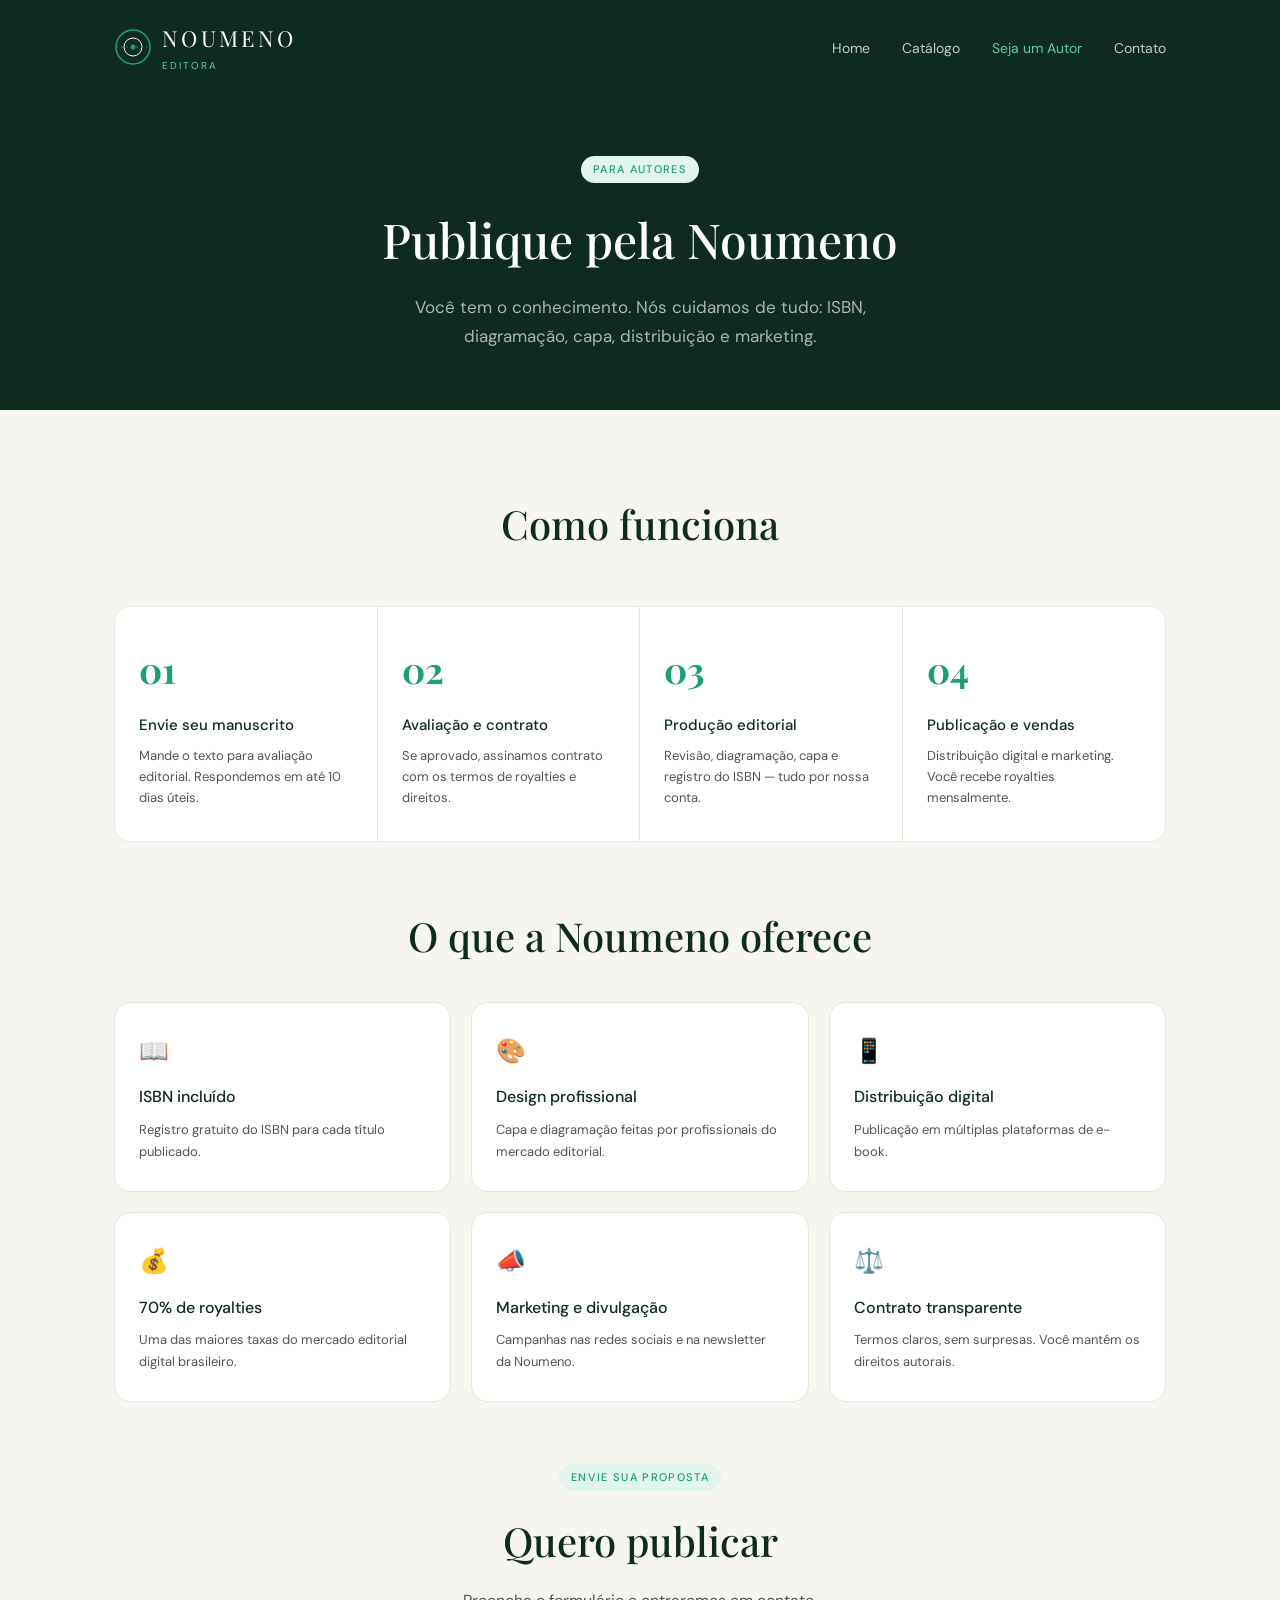
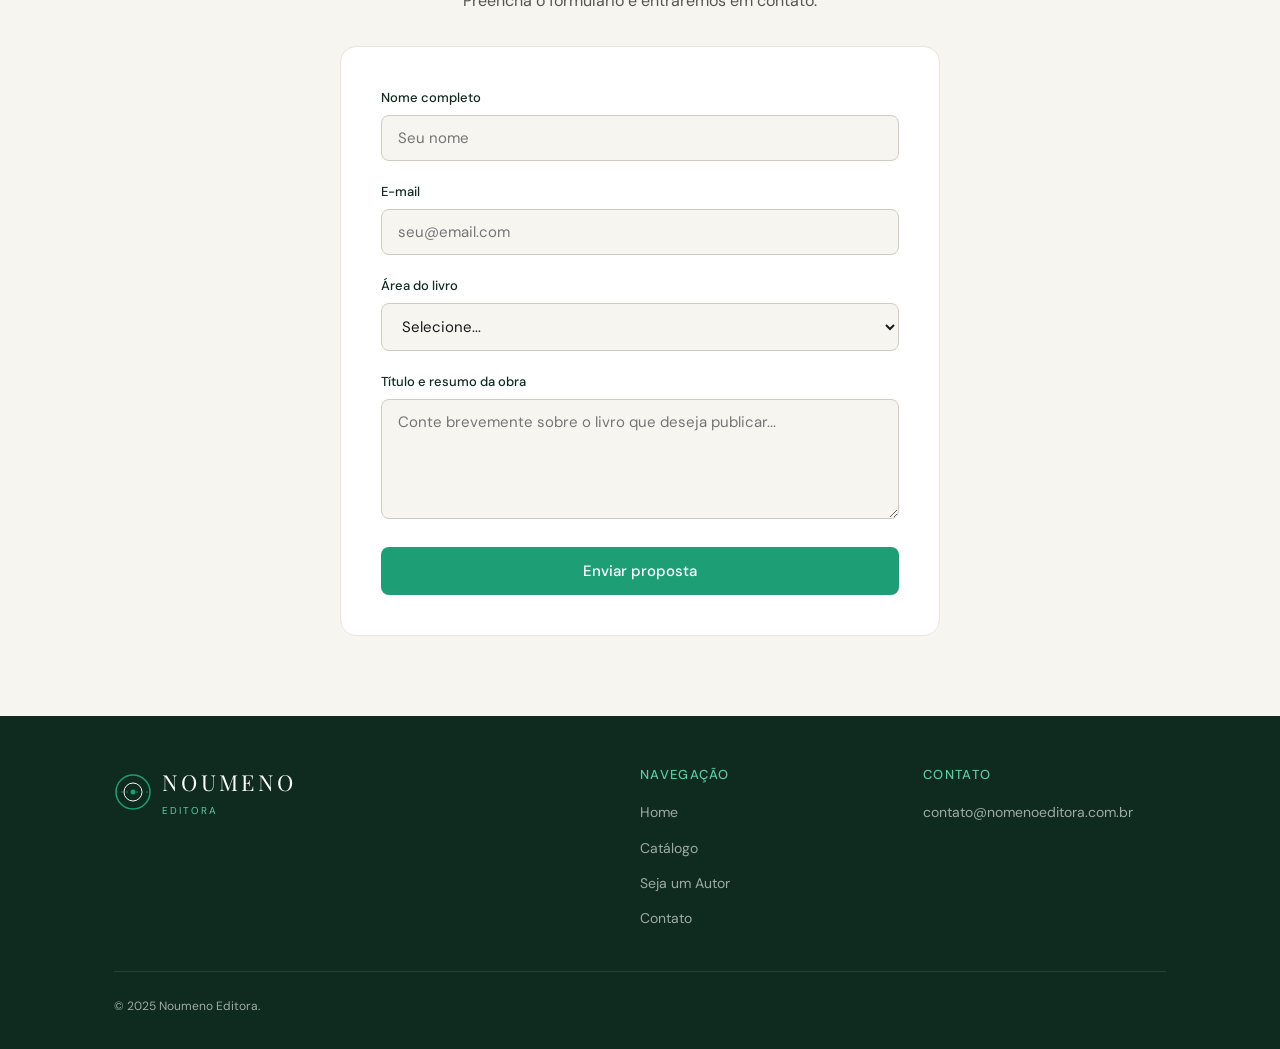
==== autores.html @ d6a76dbc "primeiro commit" ====
<!DOCTYPE html>
<html lang="pt-BR">
<head>
  <meta charset="UTF-8">
  <meta name="viewport" content="width=device-width, initial-scale=1.0">
  <title>Seja um Autor — Noumeno Editora</title>
  <link rel="stylesheet" href="css/style.css">
  <style>
    .page-hero { background: var(--verde-noite); padding: 60px 0; text-align: center; }
    .page-hero h1 { font-family: var(--fonte-titulo); font-size: clamp(32px,4vw,48px); color: var(--branco); font-weight: 500; margin-bottom: 12px; }
    .page-hero p { color: rgba(255,255,255,0.65); font-size: 17px; max-width: 520px; margin: 0 auto; }
    .secao-titulo { font-family: var(--fonte-titulo); font-size: clamp(28px,4vw,40px); font-weight: 500; color: var(--verde-noite); margin-bottom: 12px; text-align: center; }
    .passos-grid { display: grid; grid-template-columns: repeat(4, 1fr); border: 0.5px solid #E8E5DE; border-radius: var(--raio-grande); overflow: hidden; margin: 48px 0; }
    .passo { padding: 32px 24px; border-right: 0.5px solid #E8E5DE; background: var(--branco); }
    .passo:last-child { border-right: none; }
    .passo-num { font-family: var(--fonte-titulo); font-size: 36px; color: var(--esmeralda); font-weight: 700; margin-bottom: 12px; }
    .passo h4 { font-size: 15px; font-weight: 500; color: var(--verde-noite); margin-bottom: 8px; }
    .passo p { font-size: 13px; color: var(--cinza-texto); line-height: 1.6; }
    .beneficios-grid { display: grid; grid-template-columns: repeat(3, 1fr); gap: 20px; margin-bottom: 60px; }
    .beneficio-card { background: var(--branco); border: 0.5px solid #E8E5DE; border-radius: var(--raio-grande); padding: 28px 24px; }
    .beneficio-card h4 { font-size: 16px; font-weight: 500; color: var(--verde-noite); margin-bottom: 8px; }
    .beneficio-card p { font-size: 13px; color: var(--cinza-texto); }
    .beneficio-icone { font-size: 24px; margin-bottom: 12px; }
    .form-contato { background: var(--branco); border: 0.5px solid #E8E5DE; border-radius: var(--raio-grande); padding: 40px; max-width: 600px; margin: 0 auto; }
    .form-grupo { margin-bottom: 20px; }
    .form-grupo label { display: block; font-size: 13px; font-weight: 500; color: var(--verde-noite); margin-bottom: 6px; }
    .form-grupo input, .form-grupo select, .form-grupo textarea { width: 100%; padding: 12px 16px; border: 1px solid #D0CCC4; border-radius: var(--raio); font-family: var(--fonte-texto); font-size: 15px; color: var(--preto); background: var(--off-white); transition: border-color 0.2s; }
    .form-grupo input:focus, .form-grupo select:focus, .form-grupo textarea:focus { outline: none; border-color: var(--esmeralda); }
    .form-grupo textarea { height: 120px; resize: vertical; }
    @media (max-width: 900px) { .passos-grid { grid-template-columns: repeat(2, 1fr); } .beneficios-grid { grid-template-columns: 1fr; } }
    @media (max-width: 600px) { .passos-grid { grid-template-columns: 1fr; } .passo { border-right: none; border-bottom: 0.5px solid #E8E5DE; } .form-contato { padding: 24px; } }
  </style>
</head>
<body>
  <header>
    <div class="container">
      <nav>
        <a href="index.html" class="logo">
          <div class="logo-simbolo"><svg viewBox="0 0 38 38" fill="none"><circle cx="19" cy="19" r="17" stroke="#1D9E75" stroke-width="1.5"/><circle cx="19" cy="19" r="9" stroke="#F7F5F0" stroke-width="1"/><circle cx="19" cy="19" r="2.5" fill="#1D9E75"/><line x1="2" y1="19" x2="36" y2="19" stroke="#1D9E75" stroke-width="0.75" stroke-dasharray="2 3"/></svg></div>
          <div><div class="logo-nome">NOUMENO</div><div class="logo-sub">Editora</div></div>
        </a>
        <ul class="menu">
          <li><a href="index.html">Home</a></li>
          <li><a href="catalogo.html">Catálogo</a></li>
          <li><a href="autores.html" class="ativo">Seja um Autor</a></li>
          <li><a href="contato.html">Contato</a></li>
        </ul>
      </nav>
    </div>
  </header>

  <div class="page-hero">
    <div class="container">
      <span class="tag">Para autores</span>
      <h1>Publique pela Noumeno</h1>
      <p>Você tem o conhecimento. Nós cuidamos de tudo: ISBN, diagramação, capa, distribuição e marketing.</p>
    </div>
  </div>

  <section class="secao">
    <div class="container">
      <h2 class="secao-titulo">Como funciona</h2>
      <div class="passos-grid">
        <div class="passo"><div class="passo-num">01</div><h4>Envie seu manuscrito</h4><p>Mande o texto para avaliação editorial. Respondemos em até 10 dias úteis.</p></div>
        <div class="passo"><div class="passo-num">02</div><h4>Avaliação e contrato</h4><p>Se aprovado, assinamos contrato com os termos de royalties e direitos.</p></div>
        <div class="passo"><div class="passo-num">03</div><h4>Produção editorial</h4><p>Revisão, diagramação, capa e registro do ISBN — tudo por nossa conta.</p></div>
        <div class="passo"><div class="passo-num">04</div><h4>Publicação e vendas</h4><p>Distribuição digital e marketing. Você recebe royalties mensalmente.</p></div>
      </div>

      <h2 class="secao-titulo" style="margin-top:60px;">O que a Noumeno oferece</h2>
      <div class="beneficios-grid" style="margin-top:32px;">
        <div class="beneficio-card"><div class="beneficio-icone">📖</div><h4>ISBN incluído</h4><p>Registro gratuito do ISBN para cada título publicado.</p></div>
        <div class="beneficio-card"><div class="beneficio-icone">🎨</div><h4>Design profissional</h4><p>Capa e diagramação feitas por profissionais do mercado editorial.</p></div>
        <div class="beneficio-card"><div class="beneficio-icone">📱</div><h4>Distribuição digital</h4><p>Publicação em múltiplas plataformas de e-book.</p></div>
        <div class="beneficio-card"><div class="beneficio-icone">💰</div><h4>70% de royalties</h4><p>Uma das maiores taxas do mercado editorial digital brasileiro.</p></div>
        <div class="beneficio-card"><div class="beneficio-icone">📣</div><h4>Marketing e divulgação</h4><p>Campanhas nas redes sociais e na newsletter da Noumeno.</p></div>
        <div class="beneficio-card"><div class="beneficio-icone">⚖️</div><h4>Contrato transparente</h4><p>Termos claros, sem surpresas. Você mantém os direitos autorais.</p></div>
      </div>

      <div style="margin-top:60px; text-align:center;">
        <span class="tag">Envie sua proposta</span>
        <h2 class="secao-titulo">Quero publicar</h2>
        <p style="color:var(--cinza-texto); margin-bottom:32px;">Preencha o formulário e entraremos em contato.</p>
      </div>

      <div class="form-contato">
        <div class="form-grupo"><label>Nome completo</label><input type="text" placeholder="Seu nome"></div>
        <div class="form-grupo"><label>E-mail</label><input type="email" placeholder="seu@email.com"></div>
        <div class="form-grupo">
          <label>Área do livro</label>
          <select><option value="">Selecione...</option><option>Direito</option><option>Finanças</option><option>Economia</option><option>Ciências Sociais</option></select>
        </div>
        <div class="form-grupo"><label>Título e resumo da obra</label><textarea placeholder="Conte brevemente sobre o livro que deseja publicar..."></textarea></div>
        <button class="botao botao-primario" style="width:100%;">Enviar proposta</button>
      </div>
    </div>
  </section>

  <footer>
    <div class="container">
      <div class="footer-grid">
        <div><a href="index.html" class="logo" style="margin-bottom:12px;"><div class="logo-simbolo"><svg viewBox="0 0 38 38" fill="none"><circle cx="19" cy="19" r="17" stroke="#1D9E75" stroke-width="1.5"/><circle cx="19" cy="19" r="9" stroke="#F7F5F0" stroke-width="1"/><circle cx="19" cy="19" r="2.5" fill="#1D9E75"/><line x1="2" y1="19" x2="36" y2="19" stroke="#1D9E75" stroke-width="0.75" stroke-dasharray="2 3"/></svg></div><div><div class="logo-nome">NOUMENO</div><div class="logo-sub">Editora</div></div></a></div>
        <div><div class="footer-titulo">Navegação</div><ul class="footer-links"><li><a href="index.html">Home</a></li><li><a href="catalogo.html">Catálogo</a></li><li><a href="autores.html">Seja um Autor</a></li><li><a href="contato.html">Contato</a></li></ul></div>
        <div><div class="footer-titulo">Contato</div><ul class="footer-links"><li><a href="mailto:contato@nomenoeditora.com.br">contato@nomenoeditora.com.br</a></li></ul></div>
      </div>
      <div class="footer-bottom"><span>© 2025 Noumeno Editora.</span></div>
    </div>
  </footer>
  <script src="js/main.js"></script>
</body>
</html>
---- css/style.css ----
/* =============================================
   NOUMENO EDITORA — style.css
   ============================================= */

@import url('https://fonts.googleapis.com/css2?family=Playfair+Display:wght@400;500;700&family=DM+Sans:wght@300;400;500&display=swap');

:root {
  --verde-noite:   #0F2B1F;
  --esmeralda:     #1D9E75;
  --verde-claro:   #5DCAA5;
  --menta:         #E1F5EE;
  --dourado:       #C9A84C;
  --preto:         #1A1A1A;
  --off-white:     #F7F5F0;
  --cinza-texto:   #555550;
  --branco:        #FFFFFF;

  --fonte-titulo:  'Playfair Display', serif;
  --fonte-texto:   'DM Sans', sans-serif;

  --raio:          8px;
  --raio-grande:   16px;
  --sombra:        0 4px 24px rgba(15, 43, 31, 0.10);
}

*, *::before, *::after { box-sizing: border-box; margin: 0; padding: 0; }
html { scroll-behavior: smooth; }
body { font-family: var(--fonte-texto); background-color: var(--off-white); color: var(--preto); font-size: 16px; line-height: 1.7; }
img { max-width: 100%; display: block; }
a { color: inherit; text-decoration: none; }

.container { max-width: 1100px; margin: 0 auto; padding: 0 24px; }
.secao { padding: 80px 0; }
.secao-cinza { background-color: var(--branco); }

.tag {
  display: inline-block;
  font-size: 11px; font-weight: 500; letter-spacing: 0.12em;
  text-transform: uppercase; color: var(--esmeralda);
  background: var(--menta); padding: 4px 12px;
  border-radius: 20px; margin-bottom: 16px;
}

.botao {
  display: inline-block; padding: 14px 32px;
  border-radius: var(--raio); font-family: var(--fonte-texto);
  font-size: 15px; font-weight: 500; cursor: pointer;
  border: none; transition: all 0.2s ease;
}
.botao-primario { background: var(--esmeralda); color: var(--branco); }
.botao-primario:hover { background: var(--verde-noite); }
.botao-secundario { background: transparent; color: var(--esmeralda); border: 1.5px solid var(--esmeralda); }
.botao-secundario:hover { background: var(--menta); }

/* HEADER */
header { background: var(--verde-noite); padding: 20px 0; position: sticky; top: 0; z-index: 100; }
nav { display: flex; align-items: center; justify-content: space-between; }

.logo { display: flex; align-items: center; gap: 10px; }
.logo-simbolo { width: 38px; height: 38px; position: relative; display: flex; align-items: center; justify-content: center; }
.logo-simbolo svg { width: 38px; height: 38px; }
.logo-nome { font-family: var(--fonte-titulo); font-size: 22px; color: var(--branco); letter-spacing: 0.15em; }
.logo-sub { font-size: 10px; letter-spacing: 0.2em; text-transform: uppercase; color: var(--verde-claro); }

.menu { display: flex; gap: 32px; list-style: none; }
.menu a { color: rgba(255,255,255,0.75); font-size: 14px; font-weight: 400; transition: color 0.2s; }
.menu a:hover, .menu a.ativo { color: var(--verde-claro); }

/* FOOTER */
footer { background: var(--verde-noite); color: rgba(255,255,255,0.6); padding: 48px 0 32px; }
.footer-grid { display: grid; grid-template-columns: 2fr 1fr 1fr; gap: 40px; margin-bottom: 40px; }
.footer-titulo { font-size: 13px; font-weight: 500; color: var(--verde-claro); letter-spacing: 0.1em; text-transform: uppercase; margin-bottom: 12px; }
.footer-links { list-style: none; display: flex; flex-direction: column; gap: 8px; }
.footer-links a { font-size: 14px; color: rgba(255,255,255,0.6); transition: color 0.2s; }
.footer-links a:hover { color: var(--verde-claro); }
.footer-bottom { border-top: 0.5px solid rgba(255,255,255,0.1); padding-top: 24px; display: flex; justify-content: space-between; font-size: 12px; }

@media (max-width: 768px) {
  .menu { display: none; }
  .footer-grid { grid-template-columns: 1fr; }
  .secao { padding: 48px 0; }
}
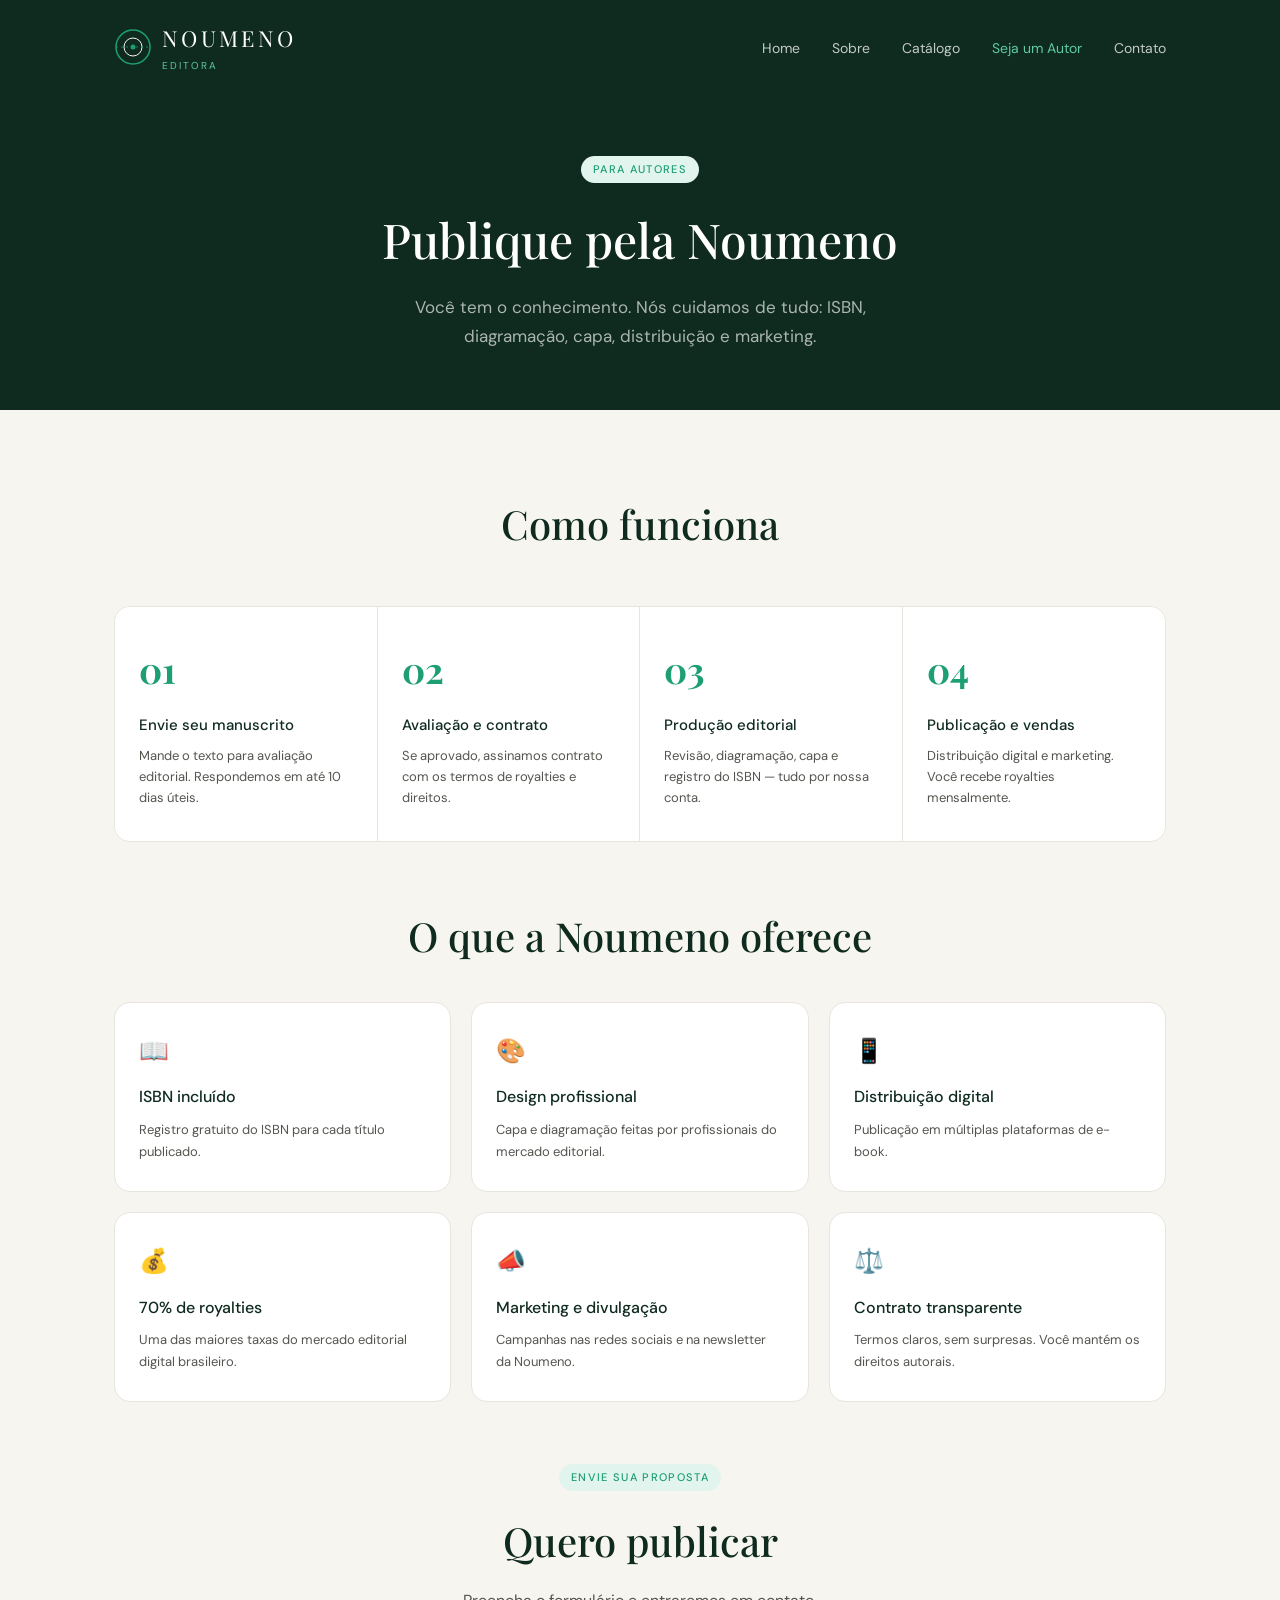
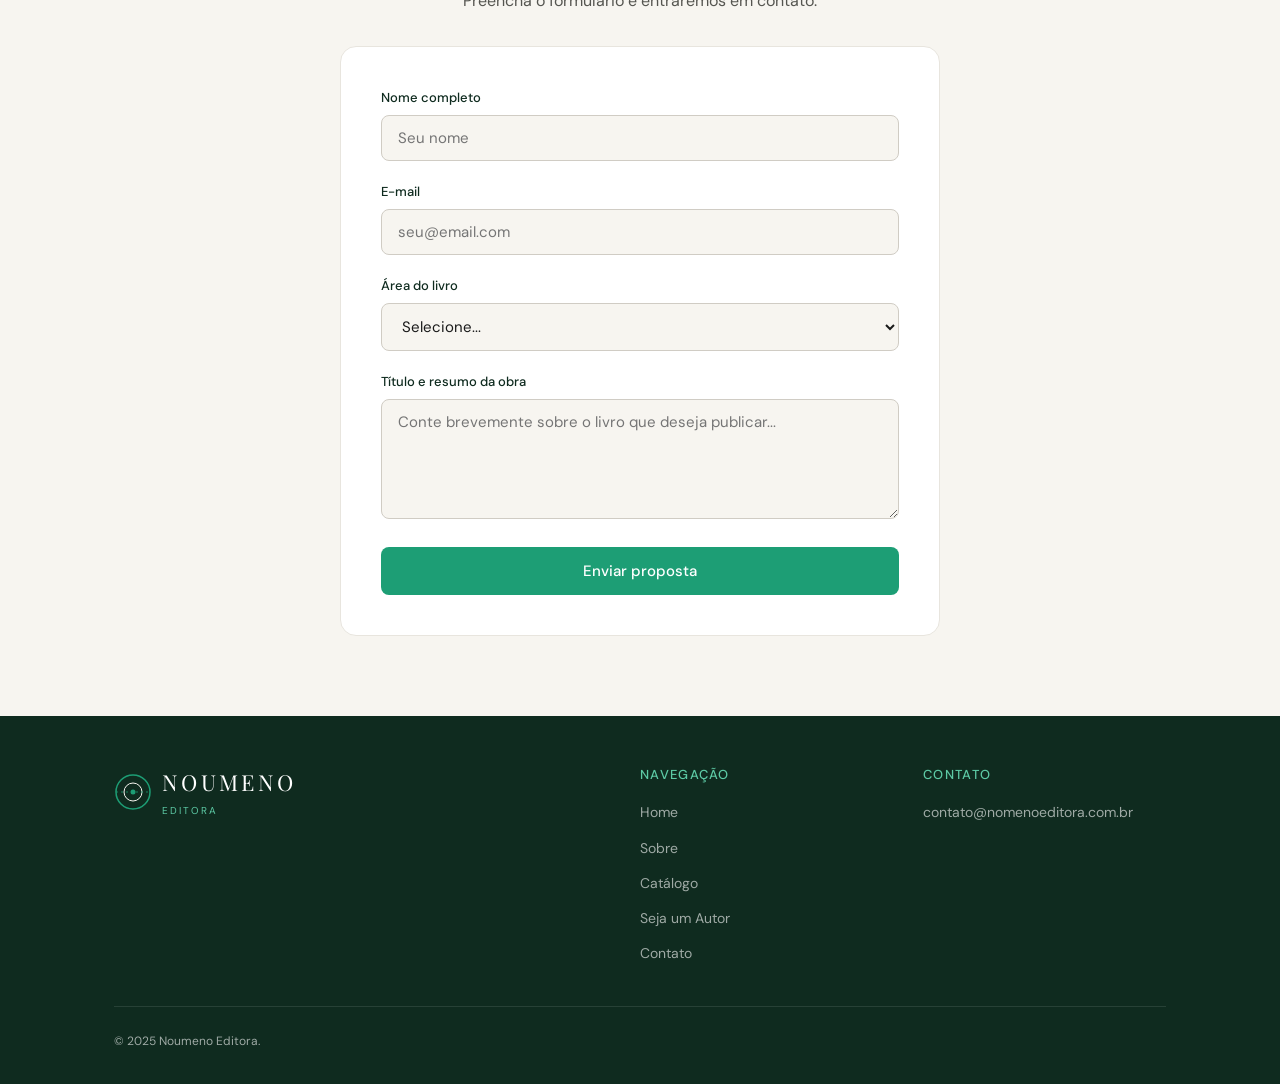
==== commit 5469928e: "adiciona página sobre e imagem do corvo" ====
--- a/autores.html
+++ b/autores.html
@@ -41,6 +41,7 @@
         </a>
         <ul class="menu">
           <li><a href="index.html">Home</a></li>
+          <li><a href="sobre.html">Sobre</a></li>
           <li><a href="catalogo.html">Catálogo</a></li>
           <li><a href="autores.html" class="ativo">Seja um Autor</a></li>
           <li><a href="contato.html">Contato</a></li>
@@ -100,7 +101,8 @@
     <div class="container">
       <div class="footer-grid">
         <div><a href="index.html" class="logo" style="margin-bottom:12px;"><div class="logo-simbolo"><svg viewBox="0 0 38 38" fill="none"><circle cx="19" cy="19" r="17" stroke="#1D9E75" stroke-width="1.5"/><circle cx="19" cy="19" r="9" stroke="#F7F5F0" stroke-width="1"/><circle cx="19" cy="19" r="2.5" fill="#1D9E75"/><line x1="2" y1="19" x2="36" y2="19" stroke="#1D9E75" stroke-width="0.75" stroke-dasharray="2 3"/></svg></div><div><div class="logo-nome">NOUMENO</div><div class="logo-sub">Editora</div></div></a></div>
-        <div><div class="footer-titulo">Navegação</div><ul class="footer-links"><li><a href="index.html">Home</a></li><li><a href="catalogo.html">Catálogo</a></li><li><a href="autores.html">Seja um Autor</a></li><li><a href="contato.html">Contato</a></li></ul></div>
+        <div><div class="footer-titulo">Navegação</div><ul class="footer-links"><li><a href="index.html">Home</a></li><li><a href="sobre.html">Sobre</a></li>
+          <li><a href="catalogo.html">Catálogo</a></li><li><a href="autores.html">Seja um Autor</a></li><li><a href="contato.html">Contato</a></li></ul></div>
         <div><div class="footer-titulo">Contato</div><ul class="footer-links"><li><a href="mailto:contato@nomenoeditora.com.br">contato@nomenoeditora.com.br</a></li></ul></div>
       </div>
       <div class="footer-bottom"><span>© 2025 Noumeno Editora.</span></div>
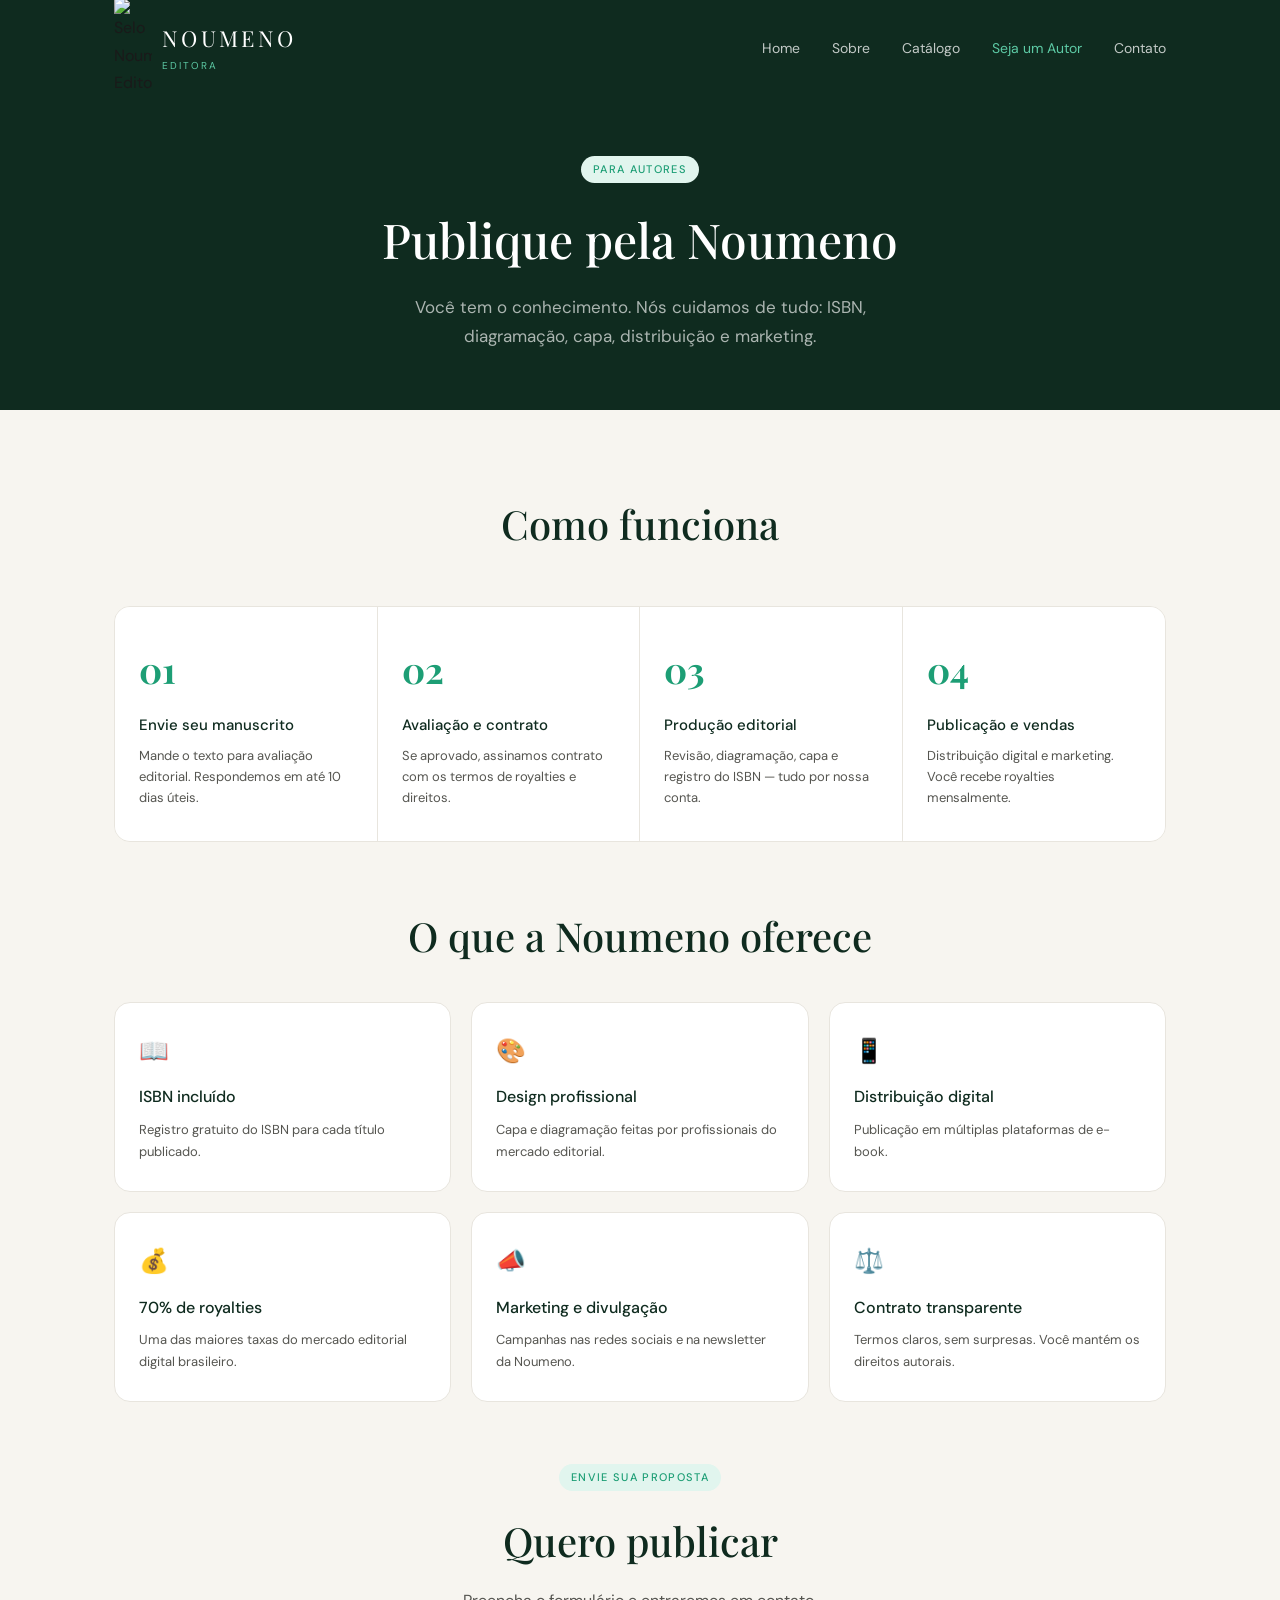
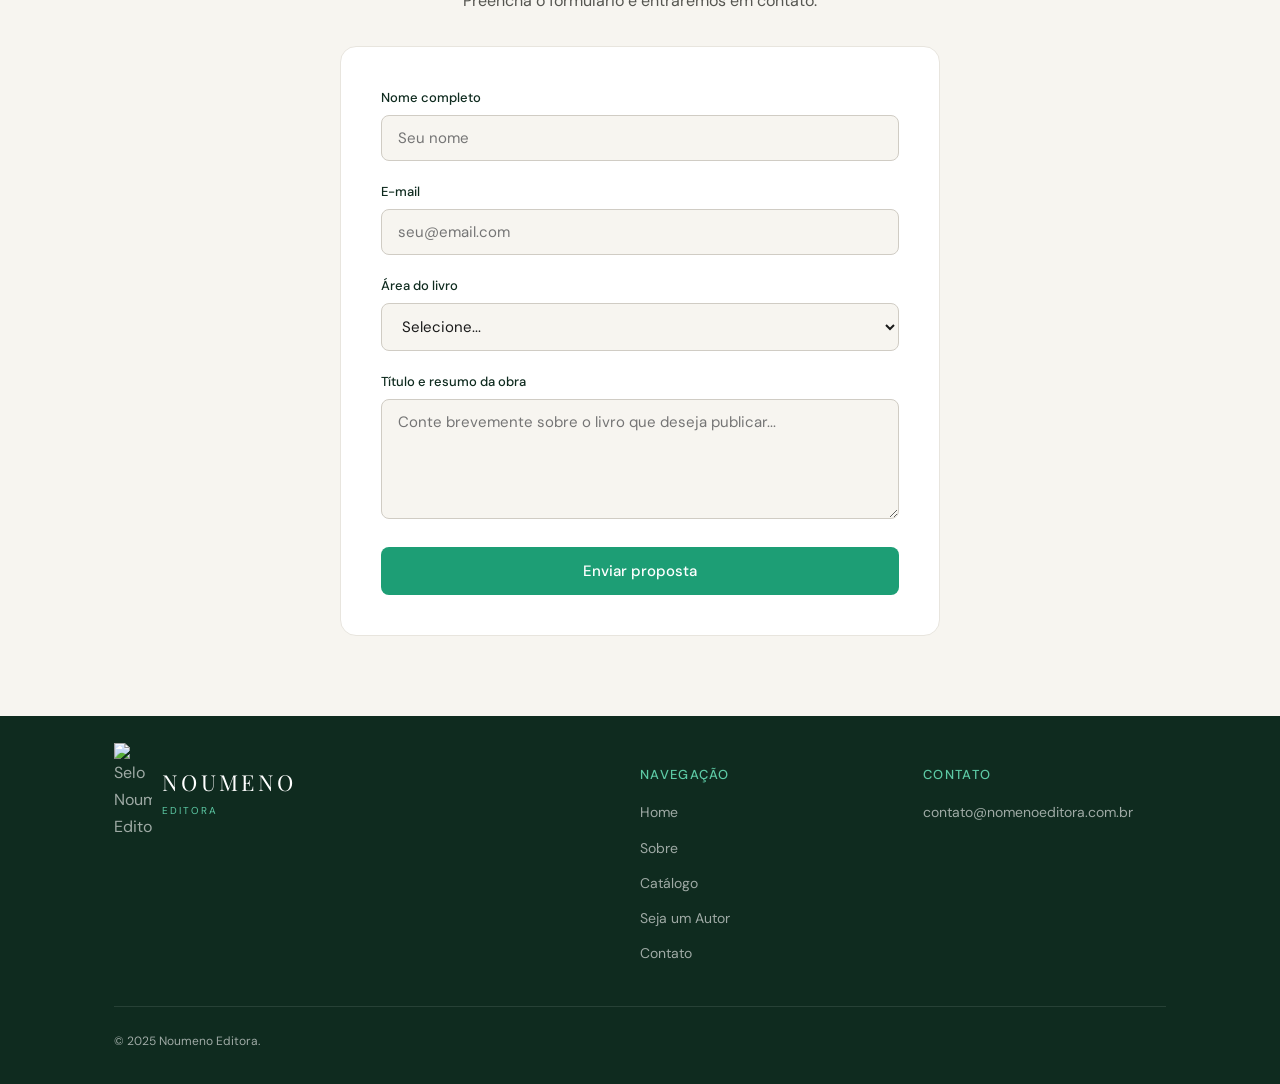
==== commit 8f1116d9: "Logo do selo do corvo (76px) em todas as paginas" ====
--- a/autores.html
+++ b/autores.html
@@ -36,7 +36,7 @@
     <div class="container">
       <nav>
         <a href="index.html" class="logo">
-          <div class="logo-simbolo"><svg viewBox="0 0 38 38" fill="none"><circle cx="19" cy="19" r="17" stroke="#1D9E75" stroke-width="1.5"/><circle cx="19" cy="19" r="9" stroke="#F7F5F0" stroke-width="1"/><circle cx="19" cy="19" r="2.5" fill="#1D9E75"/><line x1="2" y1="19" x2="36" y2="19" stroke="#1D9E75" stroke-width="0.75" stroke-dasharray="2 3"/></svg></div>
+          <div class="logo-simbolo"><img src="img/selo-corvo_1.png" alt="Selo Noumeno Editora" class="logo-img"></div>
           <div><div class="logo-nome">NOUMENO</div><div class="logo-sub">Editora</div></div>
         </a>
         <ul class="menu">
@@ -100,7 +100,7 @@
   <footer>
     <div class="container">
       <div class="footer-grid">
-        <div><a href="index.html" class="logo" style="margin-bottom:12px;"><div class="logo-simbolo"><svg viewBox="0 0 38 38" fill="none"><circle cx="19" cy="19" r="17" stroke="#1D9E75" stroke-width="1.5"/><circle cx="19" cy="19" r="9" stroke="#F7F5F0" stroke-width="1"/><circle cx="19" cy="19" r="2.5" fill="#1D9E75"/><line x1="2" y1="19" x2="36" y2="19" stroke="#1D9E75" stroke-width="0.75" stroke-dasharray="2 3"/></svg></div><div><div class="logo-nome">NOUMENO</div><div class="logo-sub">Editora</div></div></a></div>
+        <div><a href="index.html" class="logo" style="margin-bottom:12px;"><div class="logo-simbolo"><img src="img/selo-corvo_1.png" alt="Selo Noumeno Editora" class="logo-img"></div><div><div class="logo-nome">NOUMENO</div><div class="logo-sub">Editora</div></div></a></div>
         <div><div class="footer-titulo">Navegação</div><ul class="footer-links"><li><a href="index.html">Home</a></li><li><a href="sobre.html">Sobre</a></li>
           <li><a href="catalogo.html">Catálogo</a></li><li><a href="autores.html">Seja um Autor</a></li><li><a href="contato.html">Contato</a></li></ul></div>
         <div><div class="footer-titulo">Contato</div><ul class="footer-links"><li><a href="mailto:contato@nomenoeditora.com.br">contato@nomenoeditora.com.br</a></li></ul></div>
